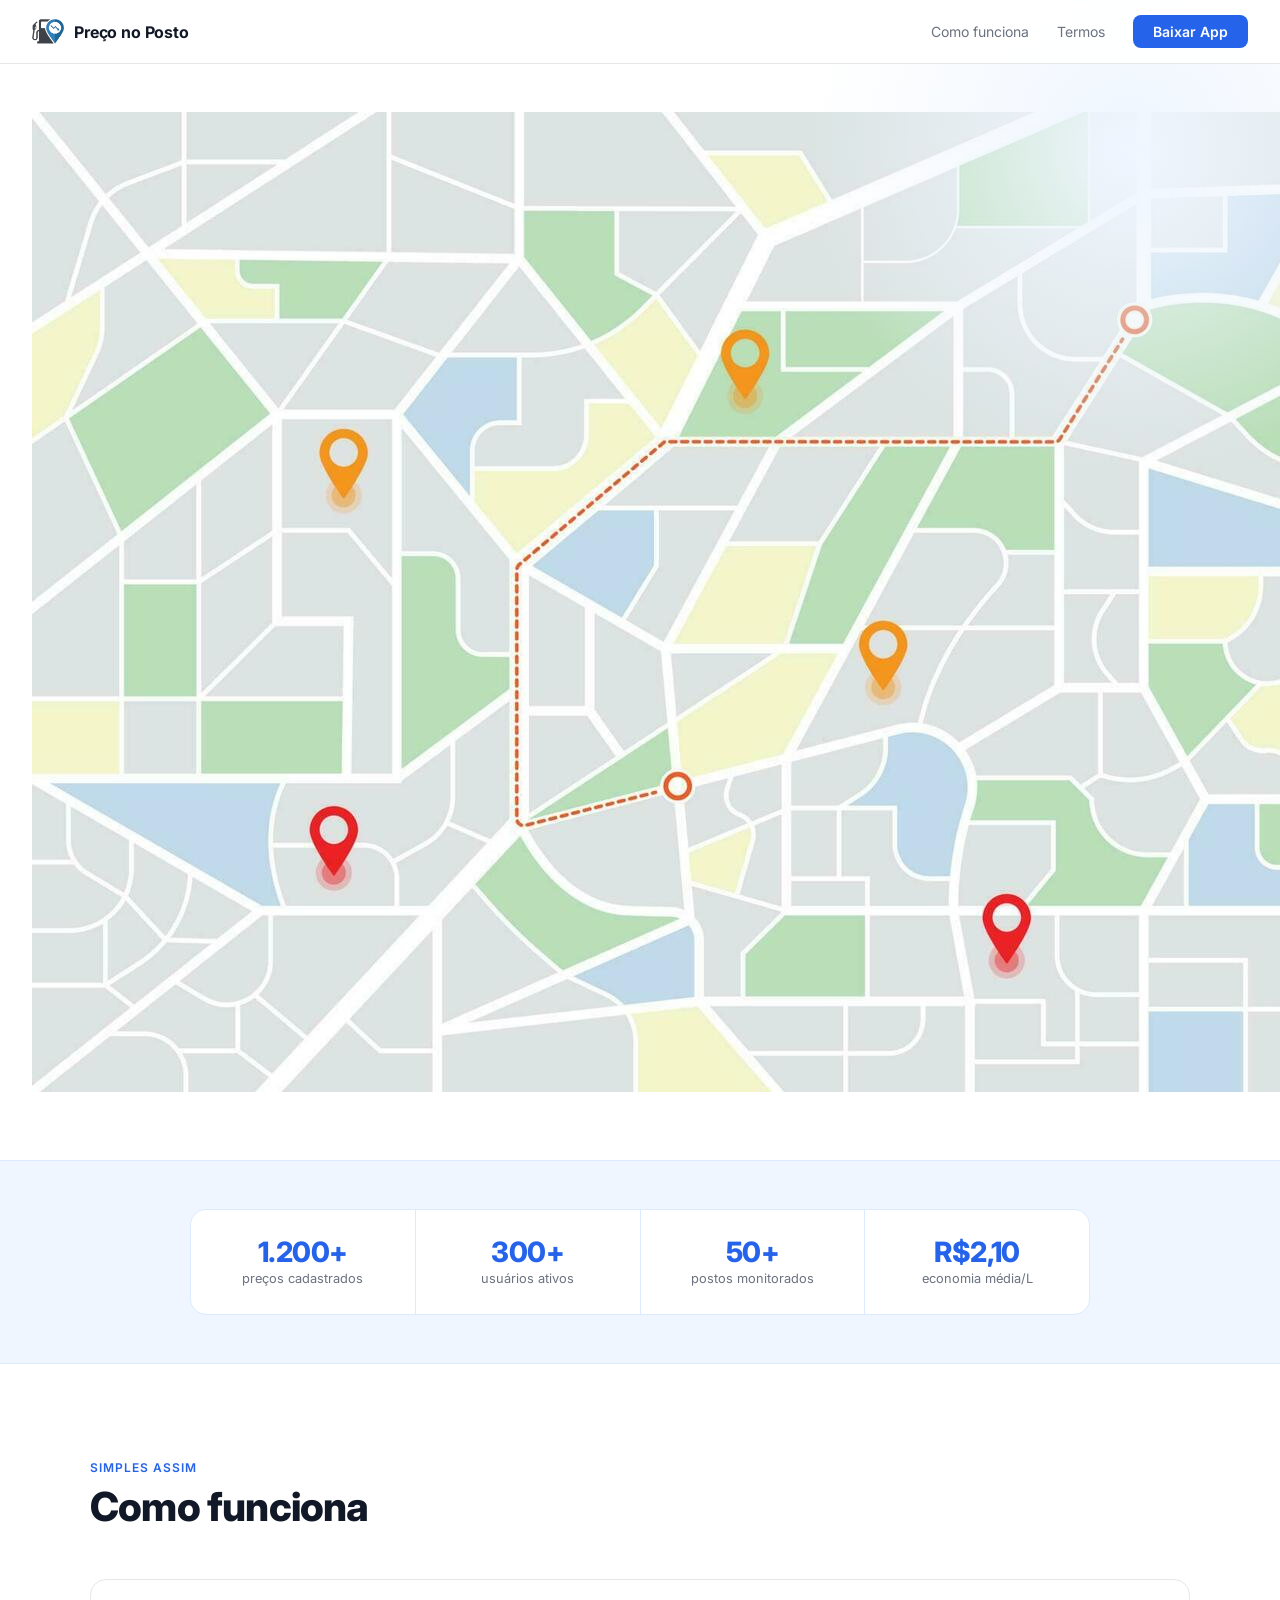
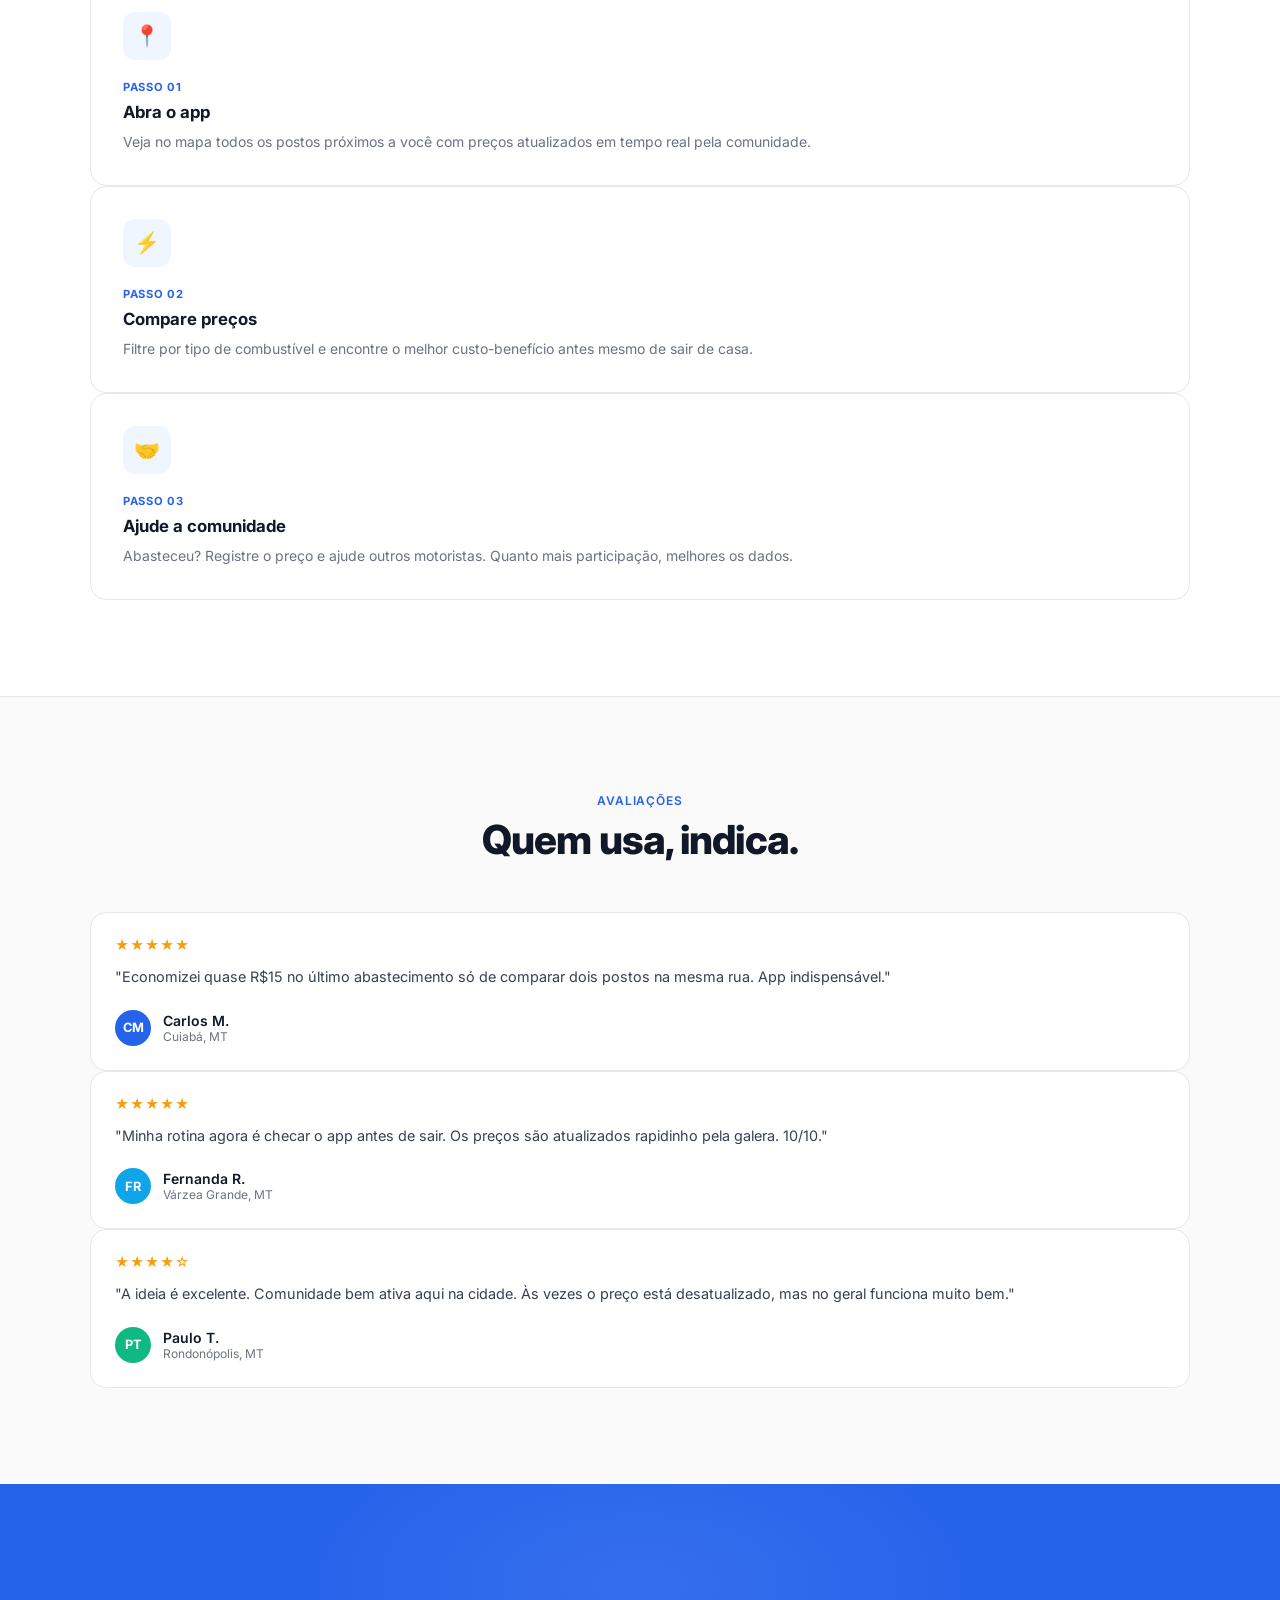
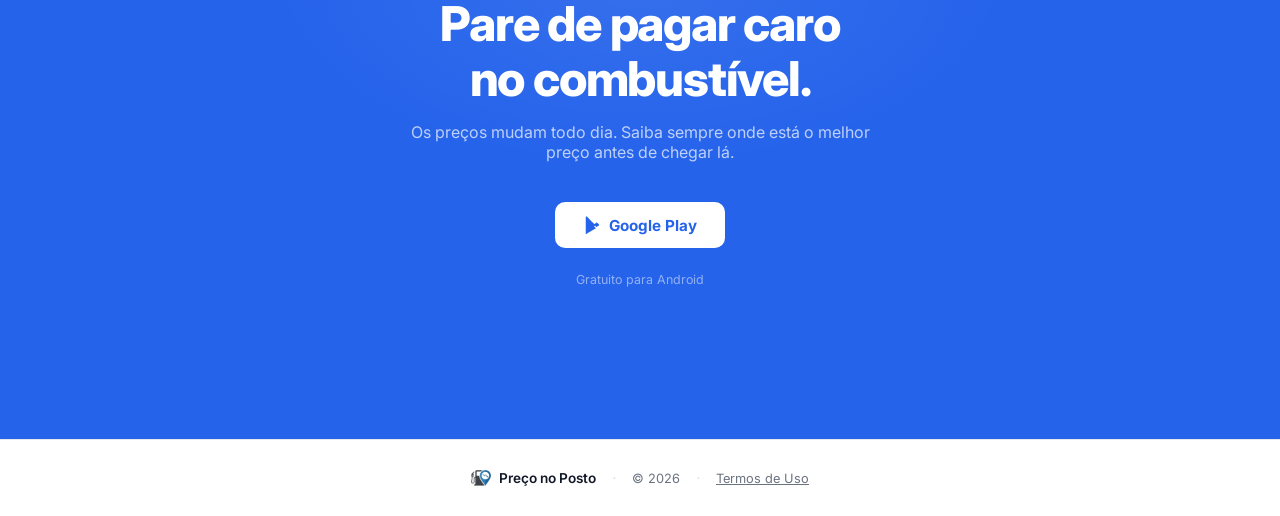
==== index.html @ f5fde862 "Rename Index.html to index.html" ====
<!DOCTYPE html>
<html lang="pt-BR">

<head>
    <meta charset="UTF-8" />
    <meta name="viewport" content="width=device-width, initial-scale=1.0" />
    <title>Preço no Posto</title>
    <link rel="icon" href="images/logo.png" />
    <link rel="stylesheet" href="Style.css" />
    <script src="https://cdn.tailwindcss.com"></script>
    <link href="https://fonts.googleapis.com/css2?family=Inter:wght@400;500;600;700;800&display=swap" rel="stylesheet">
</head>

<body>

    <!-- HEADER -->
    <header>
        <div class="logo-wrap">
            <img src="images/logo.png" alt="Logo Preço no Posto" />
            <span>Preço no Posto</span>
        </div>
        <nav>
            <a href="#como">Como funciona</a>
            <button onclick="openModal()">Termos</button>
            <a href="#" class="btn-nav">Baixar App</a>
        </nav>
    </header>

    <!-- HERO -->
    <section class="hero relative min-h-screen flex items-center pt-24 px-6 overflow-hidden">
        <div class="absolute inset-0">
            <img src="images/23593920-personalizadas-localizacao-mapa-interface-para-rede-e-movel-aplicativo-vetor.jpg"
                class="w-full h-full object-cover opacity-20 scale-110 animate-pulse" />
            <div class="absolute inset-0 bg-gradient-to-r from-white via-white/80 to-transparent"></div>
        </div>

        <div class="hero-inner relative max-w-7xl mx-auto grid md:grid-cols-2 gap-12 items-center">
            <div>
                <div class="badge">
                    <div class="live-dot"></div>
                    Preços em tempo real
                </div>

                <h1 class="hero-title">
                    Não abasteça <br> sem <br><span class="accent">conferir o preço.</span>
                </h1>

                <p class="hero-sub">
                    Compare preços nos postos da sua região antes de abastecer. Atualizado pela própria comunidade de
                    motoristas.
                </p>

                <div class="cta-row flex flex-col items-center gap-4">

                    <a href="#" class="btn-outline flex items-center gap-2">
                        <svg width="17" height="17" viewBox="0 0 24 24" fill="currentColor">
                            <path
                                d="M3.18 23.76c.3.17.64.22.97.14l13.12-7.57-2.9-2.9-11.19 10.33zm14.82-9.29L5.24.81C4.93.62 4.57.6 4.24.75L16.6 13.11l1.4 1.36zM20.72 10.2l-2.93-1.69-3.15 3.15 3.15 3.15 2.96-1.71c.84-.49.84-1.71-.03-2.9zM4.24.75c-.34.15-.57.5-.57.9v21.7c0 .4.23.75.57.9L16.6 12.01 4.24.75z" />
                        </svg>
                        Baixar na Google Play
                    </a>

                    <p class="text-sm text-gray-500">ou escaneie</p>

                    <div class="bg-white p-3 rounded-2xl shadow-md hover:scale-105 transition">
                        <img src="https://api.qrserver.com/v1/create-qr-code/?size=150x150&data=https://play.google.com/store"
                            alt="QR Code" class="w-32 h-32" />
                    </div>

                </div>

                <div class="social-row">
                    <div class="avatars">
                        <div class="avatar" style="background:#2563EB;margin-left:0;">CM</div>
                        <div class="avatar" style="background:#0EA5E9;">FR</div>
                        <div class="avatar" style="background:#10B981;">PT</div>
                    </div>
                    <p class="social-label">+300 motoristas já economizam todo mês</p>
                </div>
            </div>

            <!-- MAP CARD -->
            <div>
                <div class="map-card">
                    <div class="map-header">
                        <div class="map-title">
                            <svg width="14" height="14" viewBox="0 0 24 24" fill="var(--blue)">
                                <path
                                    d="M12 2C8.13 2 5 5.13 5 9c0 5.25 7 13 7 13s7-7.75 7-13c0-3.87-3.13-7-7-7zm0 9.5c-1.38 0-2.5-1.12-2.5-2.5s1.12-2.5 2.5-2.5 2.5 1.12 2.5 2.5-1.12 2.5-2.5 2.5z" />
                            </svg>
                            Postos próximos
                        </div>
                        <div class="fuel-pills">
                            <span class="fuel-pill pill-gas">Gasolina</span>
                            <span class="fuel-pill pill-eth">Etanol</span>
                        </div>
                    </div>

                    <div class="map-view">
                        <div class="map-grid"></div>
                        <div class="map-road-h" style="top:48%;height:14px;"></div>
                        <div class="map-road-h" style="top:20%;height:8px;"></div>
                        <div class="map-road-v" style="left:32%;width:12px;"></div>
                        <div class="map-road-v" style="left:68%;width:8px;"></div>

                        <div class="pin" style="left:26%;top:22%;">
                            <div class="pin-label">R$ 5,79</div>
                            <div class="pin-stem"></div>
                            <div class="pin-dot"></div>
                        </div>

                        <div class="pin" style="left:55%;top:12%;">
                            <div class="pin-label muted">R$ 5,89</div>
                            <div class="pin-stem muted"></div>
                            <div class="pin-dot muted"></div>
                        </div>

                        <div class="pin" style="left:67%;top:50%;">
                            <div class="pin-label muted">R$ 5,84</div>
                            <div class="pin-stem muted"></div>
                            <div class="pin-dot muted"></div>
                        </div>

                        <div class="pin" style="left:18%;top:55%;">
                            <div class="pin-label best">R$ 5,69 ✓</div>
                            <div class="pin-stem best"></div>
                            <div class="pin-dot best"></div>
                        </div>

                        <div
                            style="position:absolute;left:42%;top:44%;width:14px;height:14px;border-radius:50%;background:var(--blue);border:3px solid #fff;box-shadow:0 2px 8px rgba(37,99,235,0.4);">
                        </div>
                    </div>

                    <div class="price-list">
                        <div class="price-row best-row">
                            <div class="row-left">
                                <p>Auto Posto Amarelinho</p>
                                <p>350m · atualizado há 4 min</p>
                            </div>
                            <div class="row-right">
                                <p class="row-price green">R$ 6,33</p>
                                <p class="row-tag tag-best">✓ Melhor preço</p>
                            </div>
                        </div>
                        <div class="price-row">
                            <div class="row-left">
                                <p>Postos 3R's</p>
                                <p>620m · atualizado há 11 min</p>
                            </div>
                            <div class="row-right">
                                <p class="row-price">R$ 6,43</p>
                                <p class="row-tag tag-diff">+R$ 0,10/L</p>
                            </div>
                        </div>
                    </div>
                </div>
            </div>

        </div>
    </section>

    <!-- STATS -->
    <section class="stats-section reveal">
        <div class="stats-grid">
            <div class="stat-cell">
                <div class="stat-num">1.200+</div>
                <div class="stat-label">preços cadastrados</div>
            </div>
            <div class="stat-cell">
                <div class="stat-num">300+</div>
                <div class="stat-label">usuários ativos</div>
            </div>
            <div class="stat-cell">
                <div class="stat-num">50+</div>
                <div class="stat-label">postos monitorados</div>
            </div>
            <div class="stat-cell">
                <div class="stat-num">R$2,10</div>
                <div class="stat-label">economia média/L</div>
            </div>
        </div>
    </section>

    <!-- COMO FUNCIONA -->
    <section id="como" class="steps-section">
        <div style="max-width:1100px;margin:0 auto;">
            <div class="reveal" style="margin-bottom:3rem;">
                <p class="section-label">Simples assim</p>
                <h2 class="section-title">Como funciona</h2>
            </div>

            <div class="grid md:grid-cols-3 gap-5">
                <div class="step-card">
                    <div class="step-icon">📍</div>
                    <p class="step-num-label">Passo 01</p>
                    <h3 class="step-title">Abra o app</h3>
                    <p class="step-desc">Veja no mapa todos os postos próximos a você com preços atualizados em tempo
                        real pela comunidade.</p>
                </div>
                <div class="step-card">
                    <div class="step-icon">⚡</div>
                    <p class="step-num-label">Passo 02</p>
                    <h3 class="step-title">Compare preços</h3>
                    <p class="step-desc">Filtre por tipo de combustível e encontre o melhor custo-benefício antes mesmo
                        de sair de casa.</p>
                </div>
                <div class="step-card">
                    <div class="step-icon">🤝</div>
                    <p class="step-num-label">Passo 03</p>
                    <h3 class="step-title">Ajude a comunidade</h3>
                    <p class="step-desc">Abasteceu? Registre o preço e ajude outros motoristas. Quanto mais
                        participação, melhores os dados.</p>
                </div>
            </div>
        </div>
    </section>

    <!-- REVIEWS -->
    <section class="reviews-section">
        <div style="max-width:1100px;margin:0 auto;">
            <div class="reveal" style="margin-bottom:3rem;text-align:center;">
                <p class="section-label">Avaliações</p>
                <h2 class="section-title">Quem usa, indica.</h2>
            </div>

            <div class="grid md:grid-cols-3 gap-5">
                <div class="review-card">
                    <div class="stars">★★★★★</div>
                    <p class="review-text">"Economizei quase R$15 no último abastecimento só de comparar dois postos na
                        mesma rua. App indispensável."</p>
                    <div class="review-author">
                        <div class="author-avatar" style="background:#2563EB;">CM</div>
                        <div>
                            <p class="author-name">Carlos M.</p>
                            <p class="author-city">Cuiabá, MT</p>
                        </div>
                    </div>
                </div>

                <div class="review-card">
                    <div class="stars">★★★★★</div>
                    <p class="review-text">"Minha rotina agora é checar o app antes de sair. Os preços são atualizados
                        rapidinho pela galera. 10/10."</p>
                    <div class="review-author">
                        <div class="author-avatar" style="background:#0EA5E9;">FR</div>
                        <div>
                            <p class="author-name">Fernanda R.</p>
                            <p class="author-city">Várzea Grande, MT</p>
                        </div>
                    </div>
                </div>

                <div class="review-card">
                    <div class="stars">★★★★☆</div>
                    <p class="review-text">"A ideia é excelente. Comunidade bem ativa aqui na cidade. Às vezes o preço
                        está desatualizado, mas no geral funciona muito bem."</p>
                    <div class="review-author">
                        <div class="author-avatar" style="background:#10B981;">PT</div>
                        <div>
                            <p class="author-name">Paulo T.</p>
                            <p class="author-city">Rondonópolis, MT</p>
                        </div>
                    </div>
                </div>
            </div>
        </div>
    </section>

    <!-- CTA FINAL -->
    <section class="cta-section">
        <div style="position:relative;max-width:600px;margin:0 auto;" class="reveal">
            <h2>Pare de pagar caro<br> no combustível.</h2>
            <p>Os preços mudam todo dia. Saiba sempre onde está o melhor preço antes de chegar lá.</p>

            <div style="display:flex;gap:1rem;justify-content:center;flex-wrap:wrap;margin-bottom:1.5rem;">
                <!-- <a href="#" class="btn-white">
                    <svg width="18" height="18" viewBox="0 0 24 24" fill="var(--blue)">
                        <path
                            d="M17.05 20.28c-.98.95-2.05.8-3.08.35-1.09-.46-2.09-.48-3.24 0-1.44.62-2.2.44-3.06-.35C2.79 15.25 3.51 7.7 9.05 7.42c1.42.07 2.38.74 3.2.8 1.22-.25 2.38-.96 3.7-.84 1.58.13 2.77.74 3.54 1.9-3.24 1.95-2.7 6.28.56 7.62-.8 1.38-1.14 2.71-3 3.38zM12.03 7.25c-.15-2.23 1.66-4.07 3.74-4.25.29 2.58-2.34 4.5-3.74 4.25z" />
                    </svg>
                    App Store
                </a> -->
                <a href="#" class="btn-white">
                    <svg width="18" height="18" viewBox="0 0 24 24" fill="currentColor">
                        <path
                            d="M3.18 23.76c.3.17.64.22.97.14l13.12-7.57-2.9-2.9-11.19 10.33zm14.82-9.29L5.24.81C4.93.62 4.57.6 4.24.75L16.6 13.11l1.4 1.36zM20.72 10.2l-2.93-1.69-3.15 3.15 3.15 3.15 2.96-1.71c.84-.49.84-1.71-.03-2.9zM4.24.75c-.34.15-.57.5-.57.9v21.7c0 .4.23.75.57.9L16.6 12.01 4.24.75z" />
                    </svg>
                    Google Play
                </a>
            </div>

            <p style="font-size:0.78rem;color:rgba(255,255,255,0.5);">Gratuito para Android</p>
        </div>
    </section>

    <!-- FOOTER -->
    <footer
        style="padding:1.75rem 2rem;border-top:1px solid var(--border);display:flex;align-items:center;justify-content:center;gap:1rem;flex-wrap:wrap;">
        <div style="display:flex;align-items:center;gap:8px;">
            <img src="images/logo.png" style="width:20px;height:20px;object-fit:contain;" />
            <span style="font-size:0.85rem;font-weight:600;color:var(--dark);">Preço no Posto</span>
        </div>
        <span style="color:var(--border);">·</span>
        <span style="font-size:0.8rem;color:var(--gray);">© 2026</span>
        <span style="color:var(--border);">·</span>
        <button onclick="openModal()"
            style="font-size:0.8rem;color:var(--gray);background:none;border:none;cursor:pointer;text-decoration:underline;font-family:'Inter',sans-serif;">Termos
            de Uso</button>
    </footer>

    <!-- MODAL -->
    <div id="modal">
        <div class="modal-box">
            <div style="display:flex;justify-content:space-between;align-items:center;margin-bottom:1.25rem;">
                <h2 style="font-size:1.1rem;font-weight:700;color:var(--dark);">Termos de Uso</h2>
                <button onclick="closeModal()"
                    style="background:#F3F4F6;border:none;color:#374151;width:30px;height:30px;border-radius:50%;cursor:pointer;font-size:1rem;display:flex;align-items:center;justify-content:center;">✕</button>
            </div>
            <p style="font-size:0.875rem;color:var(--gray);line-height:1.7;margin-bottom:1rem;">
                <strong>1. Aceitação dos Termos</strong>
                • Ao utilizar o Preço no Posto, você concorda com estes termos. Se não concordar, por favor, não utilize
                o serviço.
            </p>
            <p style="font-size:0.875rem;color:var(--gray);line-height:1.7;">
                <strong>2. Responsabilidade pelas Informações</strong>
                • O usuário é o único responsável pela veracidade dos preços de combustíveis que registrar no
                aplicativo. O uso do app para inserir informações falsas ou abusivas resultará no banimento da
                conta.
            </p>
            <p style="font-size:0.875rem;color:var(--gray);line-height:1.7;">
                <strong>3. Natureza do Serviço</strong>
                • O Preço no Posto é uma ferramenta de colaboração comunitária. Não garantimos que o preço exibido no
                app será exatamente o mesmo encontrado na bomba, uma vez que os preços podem sofrer alterações rápidas
                pelos estabelecimentos.
            </p>
            <p style="font-size:0.875rem;color:var(--gray);line-height:1.7;">
                <strong>4. Uso de Localização</strong>
                • O app depende do uso de GPS para funcionar corretamente. O usuário autoriza o rastreio de localização
                enquanto o app estiver em uso para fins de geolocalização de postos.
            </p>
            </p>
            <p style="font-size:0.875rem;color:var(--gray);line-height:1.7;">
                <strong>5. Limitação de Responsabilidade</strong>
                • Não nos responsabilizamos por quaisquer danos decorrentes do uso das informações do app ou por
                deslocamentos baseados em preços informados por terceiros.
            </p>
            <p style="font-size:0.875rem;color:var(--gray);line-height:1.7;">
                <strong>6. Alterações</strong>
                • Reservamo-nos o direito de modificar estes termos a qualquer momento, notificando os usuários através
                do aplicativo.
            </p>
            <div style="text-align:center;margin-top:1.5rem;">
                <button onclick="closeModal()" class="btn-primary">Entendi</button>
            </div>
        </div>
    </div>

    <script>
        function openModal() {
            document.getElementById('modal').classList.add('open');
            document.body.style.overflow = 'hidden';
        }
        function closeModal() {
            document.getElementById('modal').classList.remove('open');
            document.body.style.overflow = '';
        }
        document.getElementById('modal').addEventListener('click', function (e) {
            if (e.target === this) closeModal();
        });
        document.addEventListener('keydown', e => {
            if (e.key === 'Escape') closeModal();
        });

        const obs = new IntersectionObserver(entries => {
            entries.forEach(el => { if (el.isIntersecting) el.target.classList.add('visible'); });
        }, { threshold: 0.1 });
        document.querySelectorAll('.reveal').forEach(el => obs.observe(el));
    </script>
</body>

</html>
---- Style.css ----
:root {
    --blue: #2563EB;
    --blue-light: #3B82F6;
    --blue-pale: #EFF6FF;
    --blue-mid: #DBEAFE;
    --dark: #111827;
    --gray: #6B7280;
    --border: #E5E7EB;
}

* {
    box-sizing: border-box;
    margin: 0;
    padding: 0;
}

body {
    font-family: 'Inter', sans-serif;
    background: #fff;
    color: var(--dark);
    overflow-x: hidden;
}

/* HEADER */
header {
    position: fixed;
    width: 100%;
    top: 0;
    z-index: 100;
    background: rgba(255, 255, 255, 0.9);
    backdrop-filter: blur(12px);
    border-bottom: 1px solid var(--border);
    padding: 0 2rem;
    height: 64px;
    display: flex;
    align-items: center;
    justify-content: space-between;
}

.logo-wrap {
    display: flex;
    align-items: center;
    gap: 10px;
}

.logo-wrap img {
    width: 32px;
    height: 32px;
    object-fit: contain;
}

.logo-wrap span {
    font-weight: 700;
    font-size: 1rem;
    color: var(--dark);
    letter-spacing: -0.01em;
}

nav {
    display: flex;
    align-items: center;
    gap: 1.75rem;
}

nav a,
nav button {
    font-size: 0.875rem;
    color: var(--gray);
    text-decoration: none;
    background: none;
    border: none;
    cursor: pointer;
    font-family: 'Inter', sans-serif;
    transition: color 0.2s;
}

nav a:hover,
nav button:hover {
    color: var(--dark);
}

.btn-nav {
    background: var(--blue) !important;
    color: #fff !important;
    padding: 0.5rem 1.25rem;
    border-radius: 8px;
    font-weight: 600;
    font-size: 0.875rem !important;
    transition: background 0.2s, transform 0.2s !important;
}

.btn-nav:hover {
    background: #1D4ED8 !important;
    transform: translateY(-1px);
}

@media (max-width: 640px) {
    header {
        padding: 0 1rem;
    }

    nav {
        gap: 1rem;
    }

    nav a {
        display: none;
    }

    nav button {
        display: none;
    }
}

/* HERO */
.hero {
    min-height: 100vh;
    display: flex;
    align-items: center;
    padding: 7rem 2rem 4rem;
    background: #fff;
    position: relative;
    overflow: hidden;
}

.hero::before {
    content: '';
    position: absolute;
    top: -200px;
    right: -200px;
    width: 700px;
    height: 700px;
    background: radial-gradient(circle, #EFF6FF 0%, transparent 65%);
    pointer-events: none;
}

.hero-inner {
    max-width: 1160px;
    margin: 0 auto;
    width: 100%;
    display: grid;
    grid-template-columns: 1fr 1fr;
    gap: 4rem;
    align-items: center;
}

.badge {
    display: inline-flex;
    align-items: center;
    gap: 6px;
    background: var(--blue-pale);
    color: var(--blue);
    font-size: 0.75rem;
    font-weight: 600;
    padding: 0.35rem 0.85rem;
    border-radius: 100px;
    border: 1px solid var(--blue-mid);
    margin-bottom: 1.25rem;
    letter-spacing: 0.02em;
}

.live-dot {
    width: 7px;
    height: 7px;
    border-radius: 50%;
    background: #22C55E;
    animation: pulse-dot 2s ease-in-out infinite;
}

@keyframes pulse-dot {

    0%,
    100% {
        opacity: 1;
        box-shadow: 0 0 0 0 rgba(34, 197, 94, 0.4);
    }

    50% {
        opacity: 0.8;
        box-shadow: 0 0 0 4px rgba(34, 197, 94, 0);
    }
}

.hero-title {
    font-size: clamp(2.4rem, 4.5vw, 3.75rem);
    font-weight: 800;
    line-height: 1.1;
    letter-spacing: -0.03em;
    color: var(--dark);
    margin-bottom: 1.25rem;
}

.hero-title .accent {
    color: var(--blue);
}

.hero-sub {
    font-size: 1.05rem;
    color: var(--gray);
    line-height: 1.7;
    margin-bottom: 2rem;
    max-width: 420px;
}

.cta-row {
    display: flex;
    gap: 0.75rem;
    flex-wrap: wrap;
    margin-bottom: 2.5rem;
}

.btn-primary {
    background: var(--blue);
    color: #fff;
    padding: 0.8rem 1.6rem;
    border-radius: 10px;
    font-weight: 600;
    font-size: 0.95rem;
    display: inline-flex;
    align-items: center;
    gap: 0.5rem;
    text-decoration: none;
    border: none;
    cursor: pointer;
    transition: background 0.2s, transform 0.2s, box-shadow 0.2s;
}

.btn-primary:hover {
    background: #1D4ED8;
    transform: translateY(-2px);
    box-shadow: 0 8px 24px rgba(37, 99, 235, 0.25);
}

.btn-outline {
    background: #fff;
    color: var(--dark);
    padding: 0.8rem 1.6rem;
    border-radius: 10px;
    font-weight: 600;
    font-size: 0.95rem;
    display: inline-flex;
    align-items: center;
    gap: 0.5rem;
    text-decoration: none;
    border: 1.5px solid var(--border);
    cursor: pointer;
    transition: border-color 0.2s, transform 0.2s;
}

.btn-outline:hover {
    border-color: #9CA3AF;
    transform: translateY(-2px);
}

.social-row {
    display: flex;
    align-items: center;
    gap: 0.75rem;
}

.avatars {
    display: flex;
}

.avatar {
    width: 30px;
    height: 30px;
    border-radius: 50%;
    border: 2px solid #fff;
    margin-left: -6px;
    font-size: 0.65rem;
    font-weight: 700;
    display: flex;
    align-items: center;
    justify-content: center;
    color: #fff;
}

@media (max-width: 640px) {
    .hero {
        padding: 6rem 1.25rem 3rem;
    }

    .hero-title {
        font-size: 2rem;
        line-height: 1.2;
    }

    .hero-sub {
        font-size: 0.95rem;
        max-width: 100%;
    }

    .cta-row {
        align-items: center;
        text-align: center;
    }

    .social-row {
        flex-direction: column;
        align-items: flex-start;
        gap: 0.5rem;
    }
}

.social-label {
    font-size: 0.8rem;
    color: var(--gray);
}

/* MAP CARD */
.map-card {
    background: #fff;
    border: 1.5px solid var(--border);
    border-radius: 20px;
    overflow: hidden;
    box-shadow: 0 20px 60px rgba(0, 0, 0, 0.08), 0 4px 16px rgba(0, 0, 0, 0.04);
}

.map-header {
    padding: 0.875rem 1.25rem;
    border-bottom: 1px solid var(--border);
    display: flex;
    align-items: center;
    justify-content: space-between;
    background: #FAFAFA;
}

.map-title {
    display: flex;
    align-items: center;
    gap: 0.4rem;
    font-weight: 600;
    font-size: 0.875rem;
}

.fuel-pills {
    display: flex;
    gap: 0.4rem;
}

.fuel-pill {
    font-size: 0.7rem;
    font-weight: 600;
    padding: 0.2rem 0.6rem;
    border-radius: 100px;
}

.pill-gas {
    background: #EFF6FF;
    color: var(--blue);
}

.pill-eth {
    background: #F0FDF4;
    color: #16A34A;
}

.map-view {
    height: 240px;
    position: relative;
    background: #F8FAFC;
    overflow: hidden;
}

.map-grid {
    position: absolute;
    inset: 0;
    background-image:
        linear-gradient(var(--border) 1px, transparent 1px),
        linear-gradient(90deg, var(--border) 1px, transparent 1px);
    background-size: 36px 36px;
    opacity: 0.5;
}

.map-road-h {
    position: absolute;
    left: 0;
    right: 0;
    background: #E2E8F0;
    border-radius: 2px;
}

.map-road-v {
    position: absolute;
    top: 0;
    bottom: 0;
    background: #E2E8F0;
    border-radius: 2px;
}

.pin {
    position: absolute;
    display: flex;
    flex-direction: column;
    align-items: center;
    animation: float 3s ease-in-out infinite;
}

.pin:nth-child(5) {
    animation-delay: 0.6s;
}

.pin:nth-child(6) {
    animation-delay: 1.2s;
}

.pin:nth-child(7) {
    animation-delay: 1.8s;
}

@keyframes float {

    0%,
    100% {
        transform: translateY(0);
    }

    50% {
        transform: translateY(-5px);
    }
}

.pin-label {
    background: var(--blue);
    color: #fff;
    font-size: 0.7rem;
    font-weight: 700;
    padding: 0.28rem 0.6rem;
    border-radius: 6px;
    white-space: nowrap;
    box-shadow: 0 3px 10px rgba(37, 99, 235, 0.35);
}

.pin-label.best {
    background: #16A34A;
    box-shadow: 0 3px 10px rgba(22, 163, 74, 0.35);
}

.pin-label.muted {
    background: #64748B;
    box-shadow: 0 3px 10px rgba(100, 116, 139, 0.25);
}

.pin-stem {
    width: 2px;
    height: 10px;
    background: var(--blue);
    border-radius: 1px;
}

.pin-stem.best {
    background: #16A34A;
}

.pin-stem.muted {
    background: #64748B;
}

.pin-dot {
    width: 6px;
    height: 6px;
    border-radius: 50%;
    background: var(--blue);
}

.pin-dot.best {
    background: #16A34A;
}

.pin-dot.muted {
    background: #64748B;
}

.price-list {
    padding: 0.75rem;
    display: flex;
    flex-direction: column;
    gap: 0.5rem;
}

.price-row {
    display: flex;
    align-items: center;
    justify-content: space-between;
    padding: 0.75rem 1rem;
    border-radius: 10px;
    border: 1.5px solid var(--border);
    transition: border-color 0.2s;
}

.price-row.best-row {
    border-color: #BBF7D0;
    background: #F0FDF4;
}

.price-row:hover {
    border-color: #93C5FD;
}

.row-left p:first-child {
    font-weight: 600;
    font-size: 0.875rem;
    color: var(--dark);
}

.row-left p:last-child {
    font-size: 0.7rem;
    color: var(--gray);
    margin-top: 1px;
}

.row-right {
    text-align: right;
}

.row-price {
    font-weight: 800;
    font-size: 1.05rem;
    color: var(--dark);
}

.row-price.green {
    color: #16A34A;
}

.row-tag {
    font-size: 0.65rem;
    font-weight: 600;
    margin-top: 1px;
}

.tag-best {
    color: #16A34A;
}

.tag-diff {
    color: var(--gray);
}

@media (max-width: 640px) {
    .map-view {
        height: 180px;
    }

    .map-card {
        border-radius: 16px;
    }

    .price-row {
        flex-direction: column;
        align-items: flex-start;
        gap: 0.4rem;
    }

    .row-right {
        text-align: left;
    }
}

/* STATS */
.stats-section {
    background: var(--blue-pale);
    border-top: 1px solid var(--blue-mid);
    border-bottom: 1px solid var(--blue-mid);
    padding: 3rem 2rem;
}

.stats-grid {
    max-width: 900px;
    margin: 0 auto;
    display: grid;
    grid-template-columns: repeat(4, 1fr);
    gap: 1px;
    background: var(--blue-mid);
    border: 1px solid var(--blue-mid);
    border-radius: 16px;
    overflow: hidden;
}

.stat-cell {
    background: #fff;
    padding: 1.75rem 1rem;
    text-align: center;
}

.stat-num {
    font-size: 1.75rem;
    font-weight: 800;
    color: var(--blue);
    letter-spacing: -0.02em;
    line-height: 1;
    margin-bottom: 0.3rem;
}

.stat-label {
    font-size: 0.8rem;
    color: var(--gray);
}

/* COMO FUNCIONA */
.steps-section {
    padding: 6rem 2rem;
    background: #fff;
}

.section-label {
    font-size: 0.75rem;
    font-weight: 600;
    color: var(--blue);
    letter-spacing: 0.08em;
    text-transform: uppercase;
    margin-bottom: 0.5rem;
}

.section-title {
    font-size: clamp(1.75rem, 3.5vw, 2.5rem);
    font-weight: 800;
    color: var(--dark);
    letter-spacing: -0.02em;
    line-height: 1.2;
}

.step-card {
    background: #fff;
    border: 1.5px solid var(--border);
    border-radius: 16px;
    padding: 2rem;
    transition: border-color 0.25s, box-shadow 0.25s, transform 0.25s;
}

.step-card:hover {
    border-color: #93C5FD;
    box-shadow: 0 12px 32px rgba(37, 99, 235, 0.08);
    transform: translateY(-4px);
}

.step-icon {
    width: 48px;
    height: 48px;
    border-radius: 12px;
    background: var(--blue-pale);
    display: flex;
    align-items: center;
    justify-content: center;
    font-size: 1.3rem;
    margin-bottom: 1.25rem;
}

.step-num-label {
    font-size: 0.7rem;
    font-weight: 700;
    color: var(--blue);
    letter-spacing: 0.06em;
    text-transform: uppercase;
    margin-bottom: 0.5rem;
}

.step-title {
    font-size: 1.05rem;
    font-weight: 700;
    color: var(--dark);
    margin-bottom: 0.5rem;
}

.step-desc {
    font-size: 0.875rem;
    color: var(--gray);
    line-height: 1.65;
}

@media (max-width: 640px) {
    .stat-cell {
        padding: 1.25rem 0.75rem;
    }

    .stat-num {
        font-size: 1.4rem;
    }
}

/* REVIEWS */
.reviews-section {
    padding: 6rem 2rem;
    background: #FAFAFA;
    border-top: 1px solid var(--border);
}

.review-card {
    background: #fff;
    border: 1.5px solid var(--border);
    border-radius: 16px;
    padding: 1.5rem;
    transition: border-color 0.25s, box-shadow 0.25s;
}

.review-card:hover {
    border-color: #93C5FD;
    box-shadow: 0 8px 24px rgba(37, 99, 235, 0.07);
}

.stars {
    color: #F59E0B;
    font-size: 0.85rem;
    letter-spacing: 1px;
    margin-bottom: 0.75rem;
}

.review-text {
    font-size: 0.9rem;
    color: #374151;
    line-height: 1.7;
    margin-bottom: 1.25rem;
}

.review-author {
    display: flex;
    align-items: center;
    gap: 0.75rem;
}

.author-avatar {
    width: 36px;
    height: 36px;
    border-radius: 50%;
    display: flex;
    align-items: center;
    justify-content: center;
    font-size: 0.8rem;
    font-weight: 700;
    color: #fff;
    flex-shrink: 0;
}

.author-name {
    font-weight: 600;
    font-size: 0.875rem;
    color: var(--dark);
}

.author-city {
    font-size: 0.75rem;
    color: var(--gray);
}

/* CTA FINAL */
.cta-section {
    padding: 7rem 2rem;
    background: var(--blue);
    text-align: center;
    position: relative;
    overflow: hidden;
}

.cta-section::before {
    content: '';
    position: absolute;
    top: -100px;
    left: 50%;
    transform: translateX(-50%);
    width: 800px;
    height: 400px;
    background: radial-gradient(ellipse, rgba(255, 255, 255, 0.08), transparent 65%);
}

.cta-section h2 {
    font-size: clamp(2rem, 4vw, 3rem);
    font-weight: 800;
    color: #fff;
    letter-spacing: -0.025em;
    line-height: 1.15;
    margin-bottom: 1rem;
}

.cta-section p {
    color: rgba(255, 255, 255, 0.7);
    font-size: 1rem;
    margin-bottom: 2.5rem;
    max-width: 480px;
    margin-left: auto;
    margin-right: auto;
}

.btn-white {
    background: #fff;
    color: var(--blue);
    padding: 0.85rem 1.75rem;
    border-radius: 10px;
    font-weight: 700;
    font-size: 0.95rem;
    display: inline-flex;
    align-items: center;
    gap: 0.5rem;
    text-decoration: none;
    transition: transform 0.2s, box-shadow 0.2s;
}

.btn-white:hover {
    transform: translateY(-2px);
    box-shadow: 0 12px 32px rgba(0, 0, 0, 0.15);
}

.btn-outline-white {
    background: transparent;
    color: #fff;
    padding: 0.85rem 1.75rem;
    border-radius: 10px;
    font-weight: 600;
    font-size: 0.95rem;
    display: inline-flex;
    align-items: center;
    gap: 0.5rem;
    text-decoration: none;
    border: 1.5px solid rgba(255, 255, 255, 0.35);
    transition: background 0.2s, border-color 0.2s;
}

.btn-outline-white:hover {
    background: rgba(255, 255, 255, 0.1);
    border-color: rgba(255, 255, 255, 0.6);
}

@media (max-width: 640px) {
    .cta-section {
        padding: 5rem 1.5rem;
    }

    .cta-section h2 {
        font-size: 1.8rem;
    }

    .cta-section p {
        font-size: 0.95rem;
    }
}

/* MODAL */
#modal {
    display: none;
    position: fixed;
    inset: 0;
    background: rgba(0, 0, 0, 0.4);
    backdrop-filter: blur(6px);
    z-index: 200;
    align-items: center;
    justify-content: center;
    padding: 1rem;
}

#modal.open {
    display: flex;
}

.modal-box {
    background: #fff;
    border-radius: 20px;
    max-width: 480px;
    width: 100%;
    padding: 2rem;
    max-height: 80vh;
    overflow-y: auto;
    animation: fadeUp 0.22s ease;
    box-shadow: 0 24px 60px rgba(0, 0, 0, 0.15);
}

@keyframes fadeUp {
    from {
        transform: translateY(16px);
        opacity: 0;
    }

    to {
        transform: translateY(0);
        opacity: 1;
    }
}

/* REVEAL */
.reveal {
    opacity: 0;
    transform: translateY(20px);
    transition: opacity 0.55s ease, transform 0.55s ease;
}

.reveal.visible {
    opacity: 1;
    transform: none;
}

@media (max-width: 768px) {
    .hero-inner {
        grid-template-columns: 1fr;
        gap: 2.5rem;
    }

    .stats-grid {
        grid-template-columns: repeat(2, 1fr);
    }

    nav .btn-nav {
        display: none;
    }
}
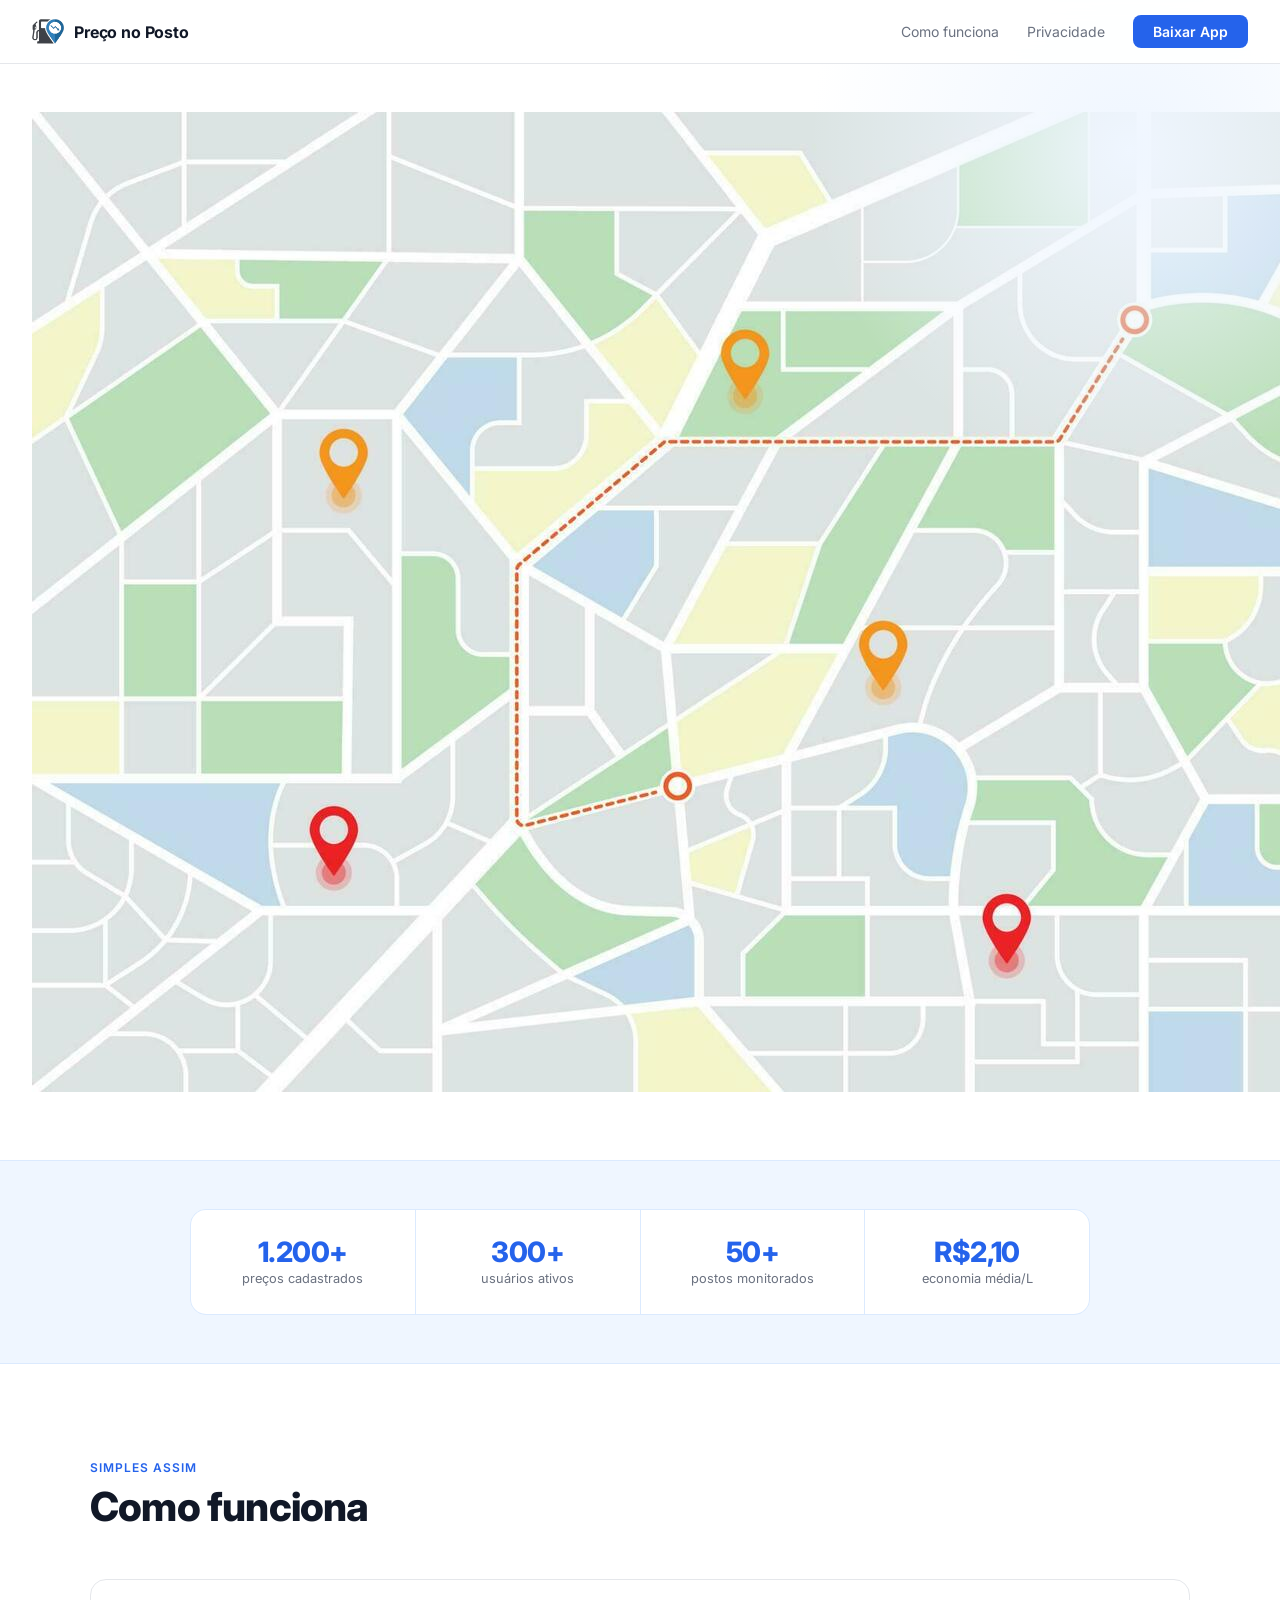
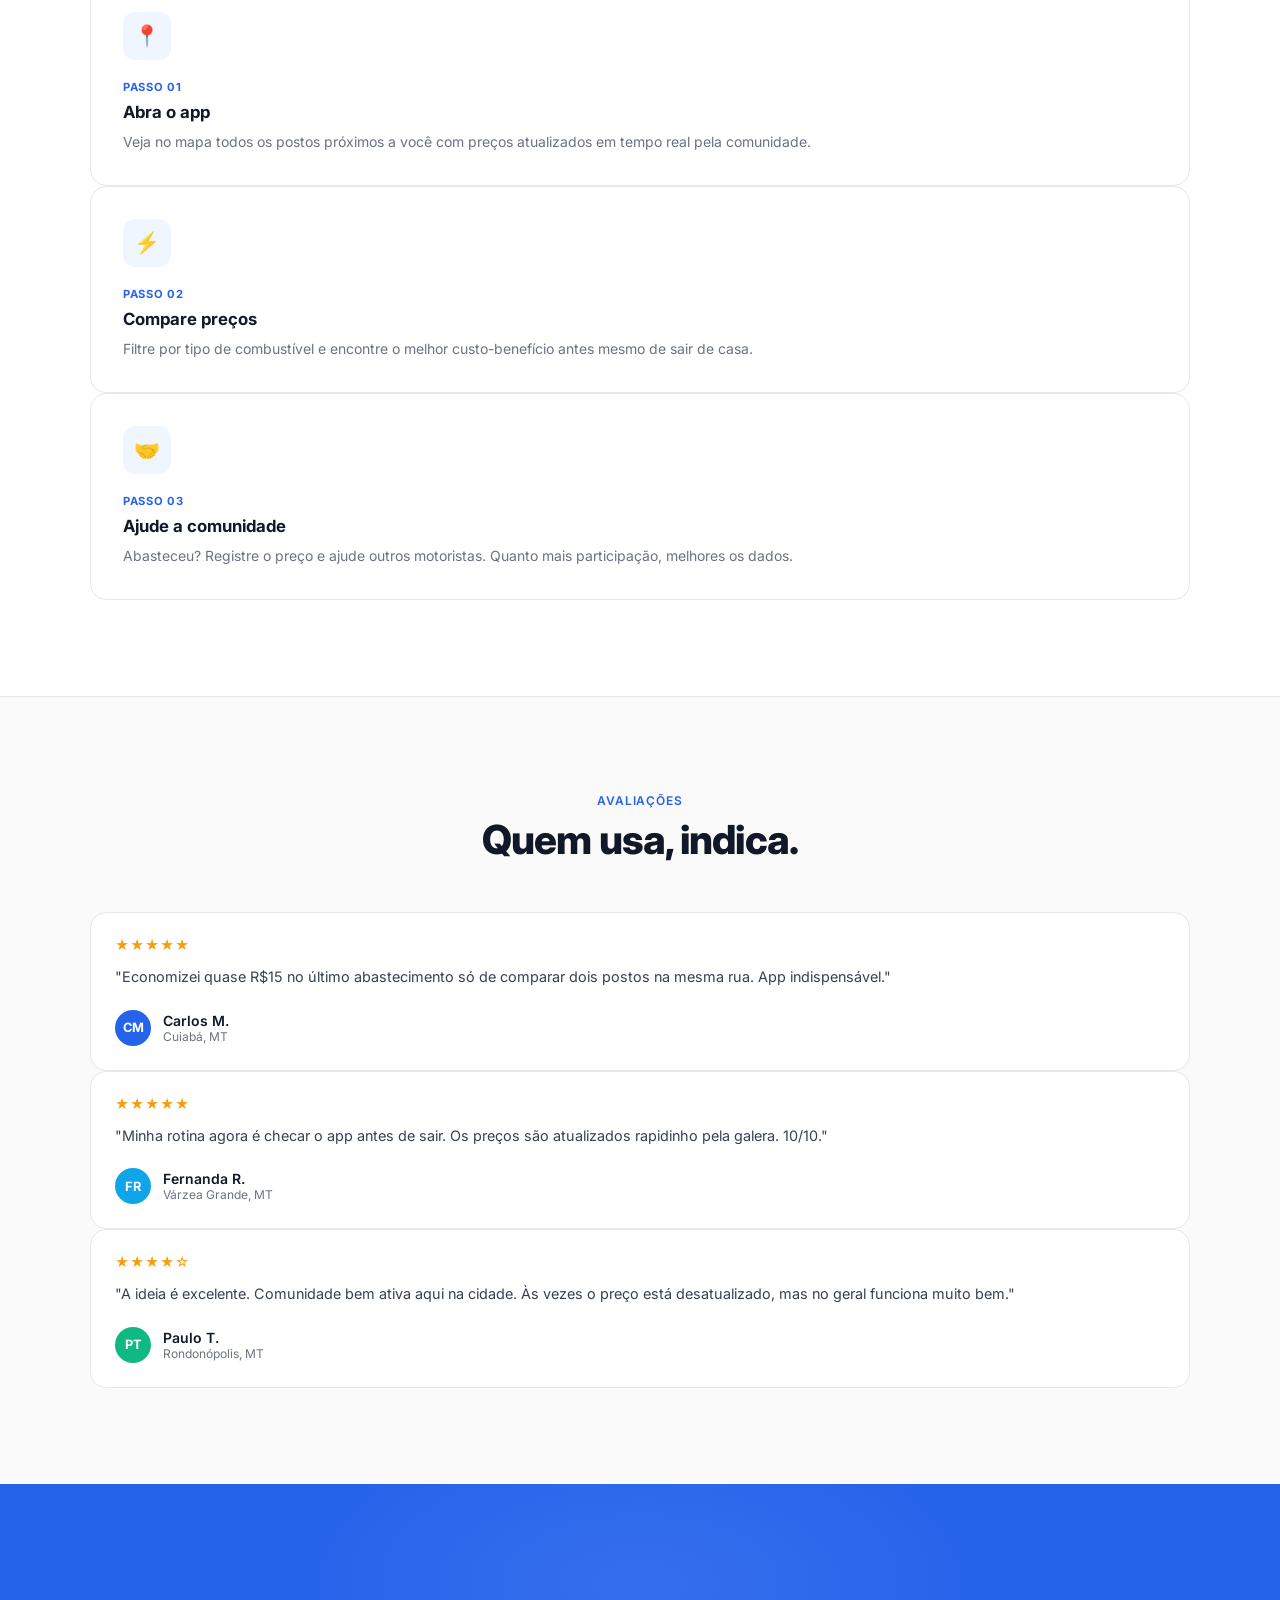
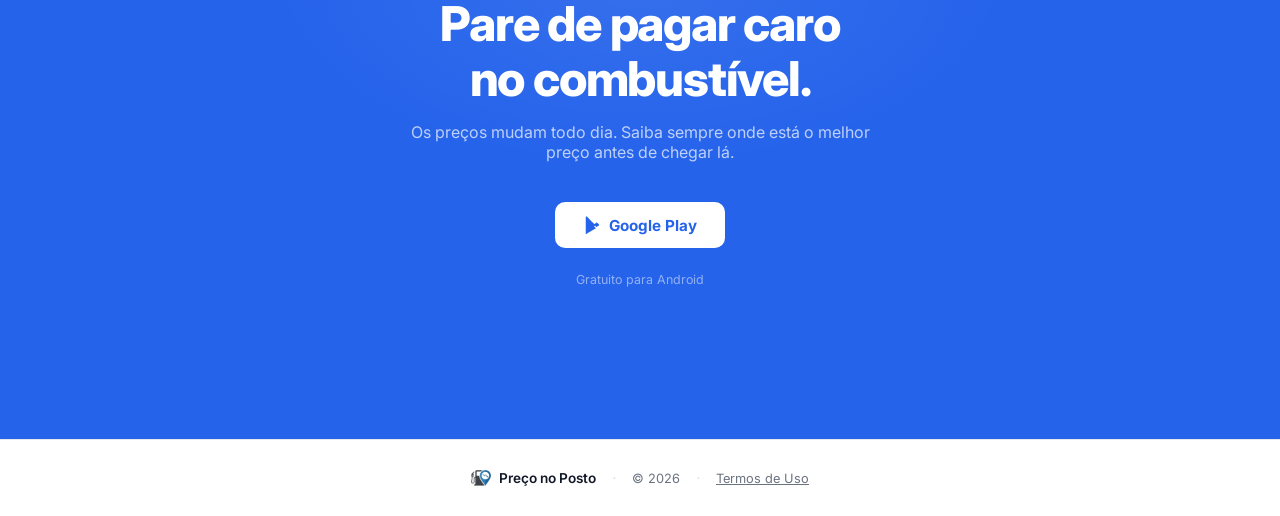
==== commit d7fe893d: "atualização privacidade" ====
--- a/index.html
+++ b/index.html
@@ -20,8 +20,8 @@
             <span>Preço no Posto</span>
         </div>
         <nav>
-            <a href="#como">Como funciona</a>
-            <button onclick="openModal()">Termos</button>
+            <a href="#como">Como funciona</a>            
+            <button onclick="window.location.href='privacidade.html'">Privacidade</button>
             <a href="#" class="btn-nav">Baixar App</a>
         </nav>
     </header>
@@ -304,74 +304,12 @@
         <span style="color:var(--border);">·</span>
         <span style="font-size:0.8rem;color:var(--gray);">© 2026</span>
         <span style="color:var(--border);">·</span>
-        <button onclick="openModal()"
+        <button onclick="window.location.href='privacidade.html'"
             style="font-size:0.8rem;color:var(--gray);background:none;border:none;cursor:pointer;text-decoration:underline;font-family:'Inter',sans-serif;">Termos
             de Uso</button>
-    </footer>
-
-    <!-- MODAL -->
-    <div id="modal">
-        <div class="modal-box">
-            <div style="display:flex;justify-content:space-between;align-items:center;margin-bottom:1.25rem;">
-                <h2 style="font-size:1.1rem;font-weight:700;color:var(--dark);">Termos de Uso</h2>
-                <button onclick="closeModal()"
-                    style="background:#F3F4F6;border:none;color:#374151;width:30px;height:30px;border-radius:50%;cursor:pointer;font-size:1rem;display:flex;align-items:center;justify-content:center;">✕</button>
-            </div>
-            <p style="font-size:0.875rem;color:var(--gray);line-height:1.7;margin-bottom:1rem;">
-                <strong>1. Aceitação dos Termos</strong>
-                • Ao utilizar o Preço no Posto, você concorda com estes termos. Se não concordar, por favor, não utilize
-                o serviço.
-            </p>
-            <p style="font-size:0.875rem;color:var(--gray);line-height:1.7;">
-                <strong>2. Responsabilidade pelas Informações</strong>
-                • O usuário é o único responsável pela veracidade dos preços de combustíveis que registrar no
-                aplicativo. O uso do app para inserir informações falsas ou abusivas resultará no banimento da
-                conta.
-            </p>
-            <p style="font-size:0.875rem;color:var(--gray);line-height:1.7;">
-                <strong>3. Natureza do Serviço</strong>
-                • O Preço no Posto é uma ferramenta de colaboração comunitária. Não garantimos que o preço exibido no
-                app será exatamente o mesmo encontrado na bomba, uma vez que os preços podem sofrer alterações rápidas
-                pelos estabelecimentos.
-            </p>
-            <p style="font-size:0.875rem;color:var(--gray);line-height:1.7;">
-                <strong>4. Uso de Localização</strong>
-                • O app depende do uso de GPS para funcionar corretamente. O usuário autoriza o rastreio de localização
-                enquanto o app estiver em uso para fins de geolocalização de postos.
-            </p>
-            </p>
-            <p style="font-size:0.875rem;color:var(--gray);line-height:1.7;">
-                <strong>5. Limitação de Responsabilidade</strong>
-                • Não nos responsabilizamos por quaisquer danos decorrentes do uso das informações do app ou por
-                deslocamentos baseados em preços informados por terceiros.
-            </p>
-            <p style="font-size:0.875rem;color:var(--gray);line-height:1.7;">
-                <strong>6. Alterações</strong>
-                • Reservamo-nos o direito de modificar estes termos a qualquer momento, notificando os usuários através
-                do aplicativo.
-            </p>
-            <div style="text-align:center;margin-top:1.5rem;">
-                <button onclick="closeModal()" class="btn-primary">Entendi</button>
-            </div>
-        </div>
-    </div>
+    </footer>    
 
     <script>
-        function openModal() {
-            document.getElementById('modal').classList.add('open');
-            document.body.style.overflow = 'hidden';
-        }
-        function closeModal() {
-            document.getElementById('modal').classList.remove('open');
-            document.body.style.overflow = '';
-        }
-        document.getElementById('modal').addEventListener('click', function (e) {
-            if (e.target === this) closeModal();
-        });
-        document.addEventListener('keydown', e => {
-            if (e.key === 'Escape') closeModal();
-        });
-
         const obs = new IntersectionObserver(entries => {
             entries.forEach(el => { if (el.isIntersecting) el.target.classList.add('visible'); });
         }, { threshold: 0.1 });
